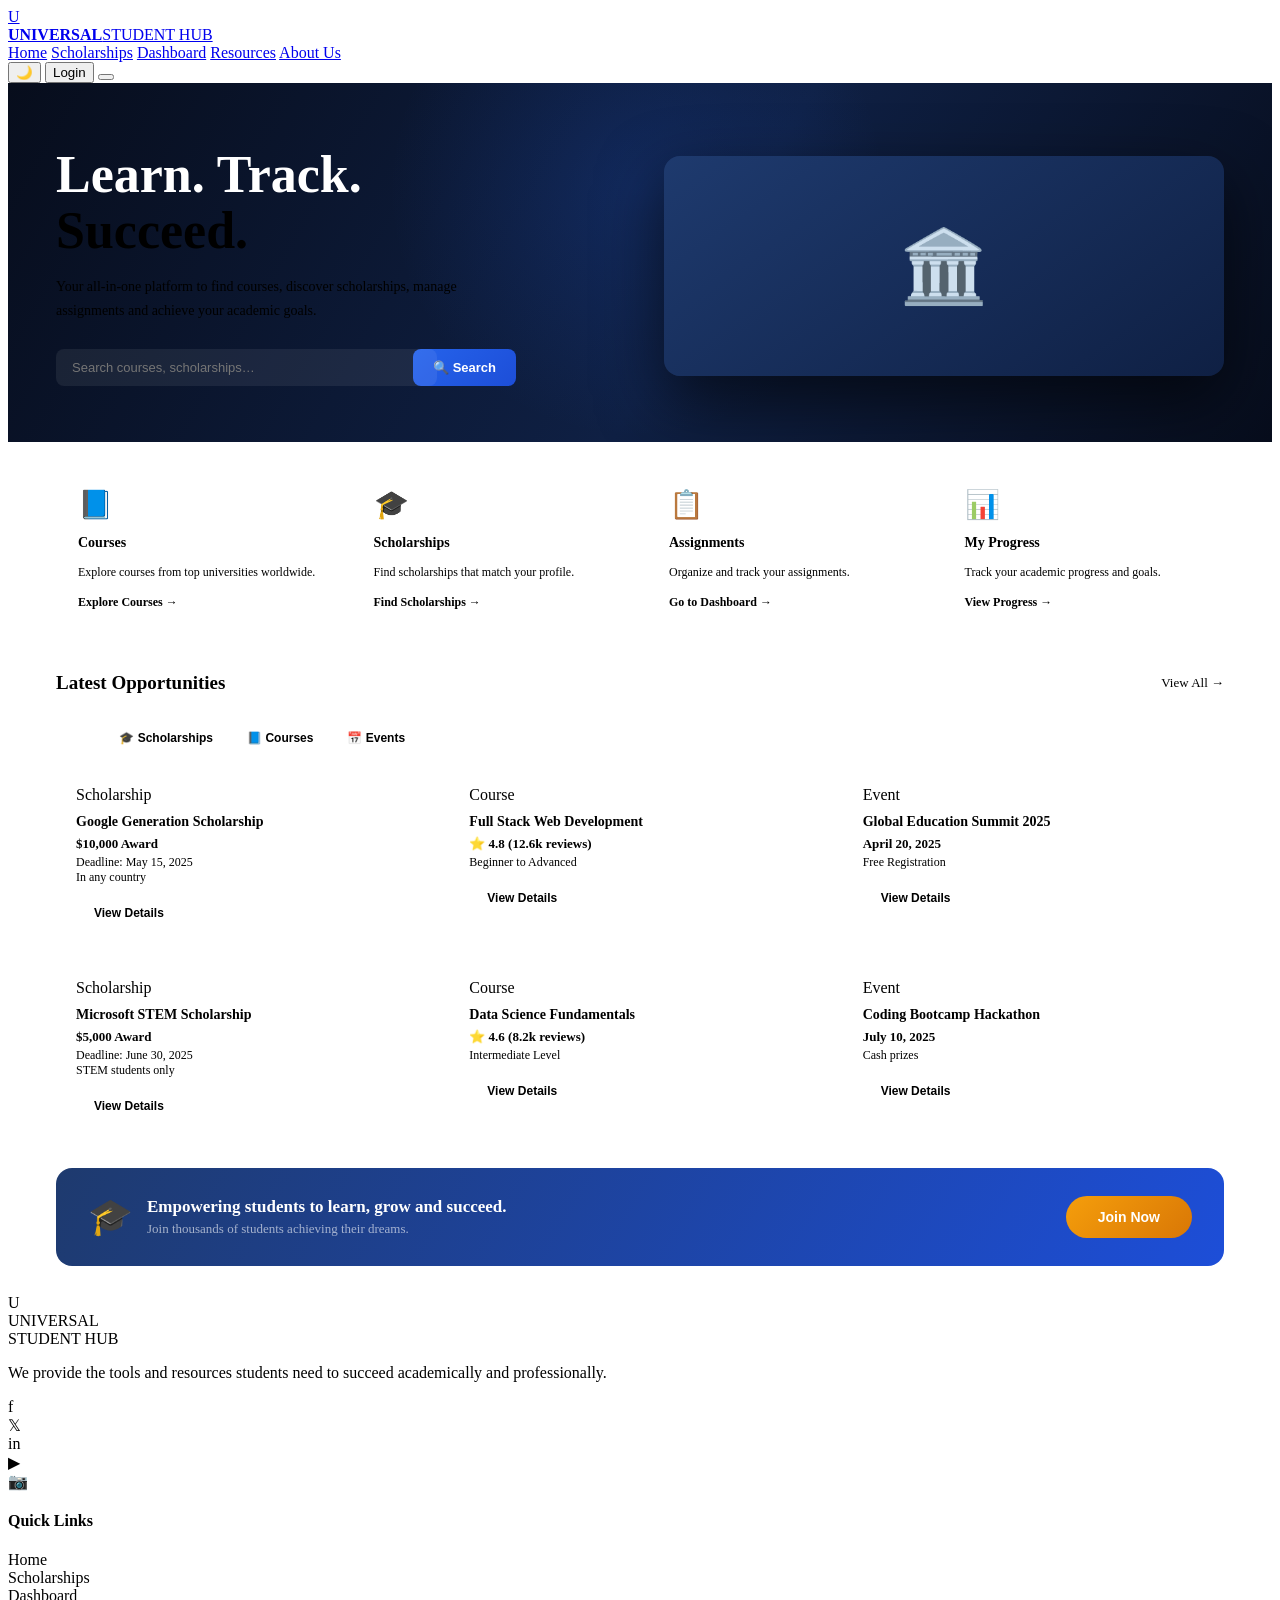
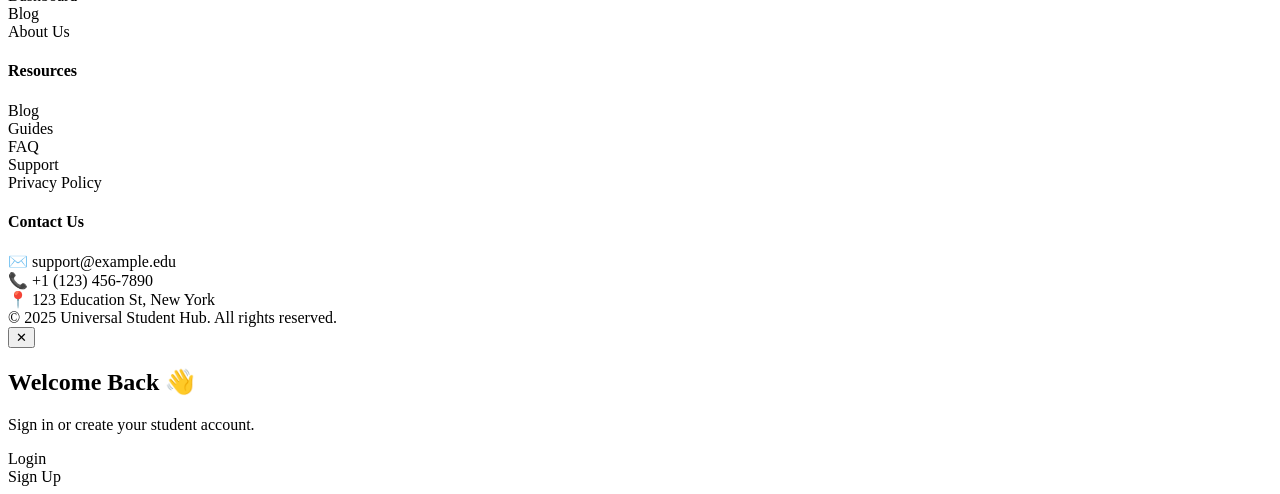
==== index.html @ 70e90dc4 "added" ====
<!doctype html>
<html lang="en" data-theme="dark">
  <head>
    <meta charset="UTF-8" />
    <meta name="viewport" content="width=device-width, initial-scale=1.0" />
    <title>Universal Student Hub — Home</title>
    <link rel="stylesheet" href="style.css" />
    <style>
      /* ── HOME-ONLY STYLES ── */

      /* Hero */
      .hero {
        background: linear-gradient(
          120deg,
          #070d1c 0%,
          #0f2044 55%,
          #070d1c 100%
        );
        padding: 64px 48px 56px;
        display: flex;
        align-items: center;
        gap: 48px;
        position: relative;
        overflow: hidden;
      }
      .hero-glow {
        position: absolute;
        top: -40%;
        left: 30%;
        width: 500px;
        height: 500px;
        border-radius: 50%;
        background: radial-gradient(
          circle,
          rgba(37, 99, 235, 0.18) 0%,
          transparent 70%
        );
        pointer-events: none;
        animation: pulse 4s ease-in-out infinite;
      }
      .hero-text {
        flex: 1;
        z-index: 1;
      }
      .hero-title {
        font-size: 52px;
        font-weight: 900;
        line-height: 1.08;
        margin-bottom: 16px;
      }
      .hero-title .white {
        color: #fff;
      }
      .hero-title .gold {
        color: var(--gold);
      }
      .hero-desc {
        color: var(--sub);
        font-size: 14px;
        margin-bottom: 26px;
        line-height: 1.7;
        max-width: 420px;
      }

      .search-row {
        display: flex;
        gap: 8px;
        max-width: 460px;
      }
      .search-wrap {
        position: relative;
        flex: 1;
      }
      #search-input {
        width: 100%;
        background: rgba(255, 255, 255, 0.07);
        border: 1px solid var(--border);
        border-radius: 8px;
        padding: 11px 16px;
        color: var(--txt);
        font-size: 13px;
        outline: none;
        transition: border-color 0.2s;
      }
      #search-input:focus {
        border-color: var(--accent);
      }
      #search-results {
        display: none;
        position: absolute;
        top: calc(100% + 6px);
        left: 0;
        right: 0;
        background: var(--bg-card);
        border: 1px solid var(--border);
        border-radius: 10px;
        overflow: hidden;
        z-index: 200;
        box-shadow: 0 8px 32px rgba(0, 0, 0, 0.4);
      }
      .sri {
        padding: 10px 16px;
        cursor: pointer;
        font-size: 13px;
        border-bottom: 1px solid var(--border);
        display: flex;
        align-items: center;
        gap: 10px;
        transition: background 0.15s;
      }
      .sri:last-child {
        border-bottom: none;
      }
      .sri:hover {
        background: rgba(59, 130, 246, 0.1);
      }
      .btn-search {
        background: linear-gradient(135deg, #2563eb, #1d4ed8);
        color: #fff;
        border: none;
        padding: 11px 20px;
        border-radius: 8px;
        cursor: pointer;
        font-weight: 700;
        font-size: 13px;
        white-space: nowrap;
        transition: opacity 0.2s;
      }
      .btn-search:hover {
        opacity: 0.85;
      }

      .hero-visual {
        flex: 1;
        z-index: 1;
      }
      .hero-img-box {
        border-radius: 16px;
        background: linear-gradient(145deg, #1e3a6e, #0f2044);
        height: 220px;
        display: flex;
        align-items: center;
        justify-content: center;
        font-size: 72px;
        box-shadow: 0 24px 64px rgba(0, 0, 0, 0.6);
        border: 1px solid var(--border);
        animation: float 3s ease-in-out infinite;
      }

      /* Feature Cards */
      .feature-grid {
        display: grid;
        grid-template-columns: repeat(4, 1fr);
        gap: 14px;
        padding: 24px 48px;
      }
      .fc {
        background: var(--bg-card);
        border: 1px solid var(--border);
        border-radius: 14px;
        padding: 22px;
        cursor: pointer;
        transition:
          transform 0.2s,
          box-shadow 0.2s,
          border-color 0.2s;
      }
      .fc:hover {
        transform: translateY(-4px);
        box-shadow: 0 12px 32px rgba(59, 130, 246, 0.15);
        border-color: var(--accent);
      }
      .fc .icon {
        font-size: 28px;
        margin-bottom: 8px;
      }
      .fc h3 {
        font-weight: 700;
        font-size: 14px;
        color: var(--txt);
        margin-bottom: 6px;
      }
      .fc p {
        color: var(--muted);
        font-size: 12px;
        line-height: 1.6;
        margin-bottom: 10px;
      }
      .fc a {
        color: var(--accent);
        font-size: 12px;
        font-weight: 600;
      }

      /* Opportunities */
      .opp-sec {
        padding: 0 48px 28px;
      }
      .sec-hdr {
        display: flex;
        justify-content: space-between;
        align-items: center;
        margin-bottom: 16px;
      }
      .sec-hdr h2 {
        font-size: 19px;
        font-weight: 800;
        color: var(--txt);
      }
      .view-all {
        color: var(--accent);
        font-size: 13px;
        cursor: pointer;
        text-decoration: none;
      }

      .filter-tabs {
        display: flex;
        gap: 6px;
        margin-bottom: 16px;
        flex-wrap: wrap;
      }
      .ftab {
        background: var(--bg-card);
        border: 1px solid var(--border);
        color: var(--sub);
        padding: 5px 14px;
        border-radius: 20px;
        cursor: pointer;
        font-size: 12px;
        font-weight: 600;
        transition: all 0.2s;
      }
      .ftab.active,
      .ftab:hover {
        background: var(--accent);
        border-color: var(--accent);
        color: #fff;
      }

      .opp-grid {
        display: grid;
        grid-template-columns: repeat(3, 1fr);
        gap: 12px;
      }
      .opp-card {
        background: var(--bg-card);
        border: 1px solid var(--border);
        border-radius: 14px;
        padding: 20px;
        transition:
          transform 0.2s,
          box-shadow 0.2s;
        animation: fadeUp 0.4s ease both;
      }
      .opp-card:hover {
        transform: translateY(-3px);
        box-shadow: 0 8px 24px rgba(0, 0, 0, 0.3);
      }
      .no-res {
        grid-column: 1/-1;
        text-align: center;
        padding: 40px;
        color: var(--muted);
        font-size: 14px;
      }
      .opp-title {
        font-weight: 700;
        font-size: 14px;
        color: var(--txt);
        margin: 10px 0 6px;
      }
      .opp-val {
        color: var(--gold);
        font-size: 13px;
        font-weight: 600;
        margin-bottom: 3px;
      }
      .opp-meta {
        color: var(--muted);
        font-size: 12px;
      }
      .btn-det {
        margin-top: 14px;
        background: transparent;
        border: 1px solid var(--accent);
        color: var(--accent);
        padding: 7px 18px;
        border-radius: 7px;
        cursor: pointer;
        font-size: 12px;
        font-weight: 600;
        transition:
          background 0.2s,
          color 0.2s;
      }
      .btn-det:hover {
        background: var(--accent);
        color: #fff;
      }

      /* CTA */
      .cta-banner {
        margin: 0 48px 28px;
        background: linear-gradient(120deg, #1e3a6e, #1d4ed8);
        border-radius: 16px;
        padding: 28px 32px;
        display: flex;
        align-items: center;
        justify-content: space-between;
      }
      .cta-left {
        display: flex;
        align-items: center;
        gap: 14px;
      }
      .cta-left > span {
        font-size: 36px;
      }
      .cta-title {
        font-weight: 800;
        font-size: 17px;
        color: #fff;
      }
      .cta-sub {
        color: rgba(255, 255, 255, 0.6);
        font-size: 13px;
        margin-top: 4px;
      }
      .btn-join {
        background: linear-gradient(135deg, #f59e0b, #d97706);
        color: #fff;
        border: none;
        padding: 13px 32px;
        border-radius: 24px;
        cursor: pointer;
        font-weight: 800;
        font-size: 14px;
        white-space: nowrap;
        transition:
          transform 0.15s,
          opacity 0.2s;
      }
      .btn-join:hover {
        transform: scale(1.04);
        opacity: 0.9;
      }

      /* Responsive */
      @media (max-width: 900px) {
        .hero {
          flex-direction: column;
          padding: 40px 24px;
        }
        .hero-title {
          font-size: 36px;
        }
        .feature-grid {
          grid-template-columns: repeat(2, 1fr);
          padding: 16px 24px;
        }
        .opp-grid {
          grid-template-columns: 1fr;
        }
        .opp-sec {
          padding: 0 24px 24px;
        }
        .cta-banner {
          margin: 0 24px 24px;
        }
      }
      @media (max-width: 600px) {
        .feature-grid {
          grid-template-columns: 1fr;
        }
        .cta-banner {
          flex-direction: column;
          text-align: center;
          gap: 16px;
          margin: 0 16px 20px;
        }
      }
    </style>
  </head>
  <body>
    <!-- NAV -->
    <nav>
      <a class="logo" href="index.html">
        <div class="logo-icon">U</div>
        <div class="logo-text">
          <strong>UNIVERSAL</strong><span>STUDENT HUB</span>
        </div>
      </a>
      <div class="nav-links" id="nav-links">
        <a class="nav-btn" data-page="index.html" href="index.html">Home</a>
        <a
          class="nav-btn"
          data-page="scholarships.html"
          href="scholarships.html"
          >Scholarships</a
        >
        <a class="nav-btn" data-page="dashboard.html" href="dashboard.html"
          >Dashboard</a
        >
        <a
          class="nav-btn"
          href="#"
          onclick="toast('Resources — coming soon 🚀', '#7c3aed')"
          >Resources</a
        >
        <a
          class="nav-btn"
          href="#"
          onclick="toast('About Us — coming soon 📖', '#7c3aed')"
          >About Us</a
        >
      </div>
      <div class="nav-right">
        <button id="theme-toggle">🌙</button>
        <button class="btn-login" id="open-login">Login</button>
        <button class="hamburger" id="hamburger">
          <span></span><span></span><span></span>
        </button>
      </div>
    </nav>

    <!-- HERO -->
    <div class="hero">
      <div class="hero-glow"></div>
      <div class="hero-text">
        <div class="hero-title">
          <span class="white">Learn. Track.<br /></span>
          <span class="gold">Succeed.</span>
        </div>
        <p class="hero-desc">
          Your all-in-one platform to find courses, discover scholarships,
          manage assignments and achieve your academic goals.
        </p>
        <div class="search-row">
          <div class="search-wrap">
            <input
              id="search-input"
              placeholder="Search courses, scholarships…"
              autocomplete="off"
            />
            <div id="search-results"></div>
          </div>
          <button class="btn-search" onclick="doSearch()">🔍 Search</button>
        </div>
      </div>
      <div class="hero-visual">
        <div class="hero-img-box">🏛️</div>
      </div>
    </div>

    <!-- FEATURE CARDS -->
    <div class="feature-grid">
      <div class="fc" onclick="location.href = 'scholarships.html'">
        <div class="icon">📘</div>
        <h3>Courses</h3>
        <p>Explore courses from top universities worldwide.</p>
        <a>Explore Courses →</a>
      </div>
      <div class="fc" onclick="location.href = 'scholarships.html'">
        <div class="icon">🎓</div>
        <h3>Scholarships</h3>
        <p>Find scholarships that match your profile.</p>
        <a>Find Scholarships →</a>
      </div>
      <div class="fc" onclick="location.href = 'dashboard.html'">
        <div class="icon">📋</div>
        <h3>Assignments</h3>
        <p>Organize and track your assignments.</p>
        <a>Go to Dashboard →</a>
      </div>
      <div class="fc" onclick="location.href = 'dashboard.html'">
        <div class="icon">📊</div>
        <h3>My Progress</h3>
        <p>Track your academic progress and goals.</p>
        <a>View Progress →</a>
      </div>
    </div>

    <!-- OPPORTUNITIES -->
    <div class="opp-sec">
      <div class="sec-hdr">
        <h2>Latest Opportunities</h2>
        <a class="view-all" href="scholarships.html">View All →</a>
      </div>
      <div class="filter-tabs">
        <button class="ftab active" data-f="all">All</button>
        <button class="ftab" data-f="scholarship">🎓 Scholarships</button>
        <button class="ftab" data-f="course">📘 Courses</button>
        <button class="ftab" data-f="event">📅 Events</button>
      </div>
      <div class="opp-grid" id="opp-grid"></div>
    </div>

    <!-- CTA -->
    <div class="cta-banner">
      <div class="cta-left">
        <span>🎓</span>
        <div>
          <div class="cta-title">
            Empowering students to learn, grow and succeed.
          </div>
          <div class="cta-sub">
            Join thousands of students achieving their dreams.
          </div>
        </div>
      </div>
      <button class="btn-join" onclick="openModal('signup')">Join Now</button>
    </div>

    <!-- FOOTER -->
    <footer>
      <div class="footer-grid">
        <div>
          <div class="footer-logo">
            <div class="fi">U</div>
            <div class="fb">UNIVERSAL<br /><span>STUDENT HUB</span></div>
          </div>
          <p>
            We provide the tools and resources students need to succeed
            academically and professionally.
          </p>
          <div class="socials">
            <div class="soc">f</div>
            <div class="soc">𝕏</div>
            <div class="soc">in</div>
            <div class="soc">▶</div>
            <div class="soc">📷</div>
          </div>
        </div>
        <div class="footer-col">
          <h4>Quick Links</h4>
          <div class="fl" onclick="location.href = 'index.html'">Home</div>
          <div class="fl" onclick="location.href = 'scholarships.html'">
            Scholarships
          </div>
          <div class="fl" onclick="location.href = 'dashboard.html'">
            Dashboard
          </div>
          <div class="fl">Blog</div>
          <div class="fl">About Us</div>
        </div>
        <div class="footer-col">
          <h4>Resources</h4>
          <div class="fl">Blog</div>
          <div class="fl">Guides</div>
          <div class="fl">FAQ</div>
          <div class="fl">Support</div>
          <div class="fl">Privacy Policy</div>
        </div>
        <div class="footer-col">
          <h4>Contact Us</h4>
          <div class="fl">✉️ support@example.edu</div>
          <div class="fl">📞 +1 (123) 456-7890</div>
          <div class="fl">📍 123 Education St, New York</div>
        </div>
      </div>
      <div class="footer-bottom">
        © 2025 Universal Student Hub. All rights reserved.
      </div>
    </footer>

    <!-- MODAL -->
    <div class="modal-overlay" id="modal-overlay">
      <div class="modal">
        <button class="modal-close" id="modal-close">✕</button>
        <h2>Welcome Back 👋</h2>
        <p>Sign in or create your student account.</p>
        <div class="modal-tabs">
          <div class="modal-tab active" onclick="activateTab('login')">
            Login
          </div>
          <div class="modal-tab" onclick="activateTab('signup')">Sign Up</div>
        </div>
        <div id="modal-body"></div>
      </div>
    </div>
    <div id="toast"></div>

    <script src="main.js"></script>
    <script>
      /* ── HOME OPPORTUNITIES ── */
      const opps = [
        {
          type: "scholarship",
          badge: "bg",
          label: "Scholarship",
          title: "Google Generation Scholarship",
          val: "$10,000 Award",
          m1: "Deadline: May 15, 2025",
          m2: "In any country",
        },
        {
          type: "course",
          badge: "bp",
          label: "Course",
          title: "Full Stack Web Development",
          val: "⭐ 4.8 (12.6k reviews)",
          m1: "Beginner to Advanced",
          m2: "",
        },
        {
          type: "event",
          badge: "bb",
          label: "Event",
          title: "Global Education Summit 2025",
          val: "April 20, 2025",
          m1: "Free Registration",
          m2: "",
        },
        {
          type: "scholarship",
          badge: "bg",
          label: "Scholarship",
          title: "Microsoft STEM Scholarship",
          val: "$5,000 Award",
          m1: "Deadline: June 30, 2025",
          m2: "STEM students only",
        },
        {
          type: "course",
          badge: "bp",
          label: "Course",
          title: "Data Science Fundamentals",
          val: "⭐ 4.6 (8.2k reviews)",
          m1: "Intermediate Level",
          m2: "",
        },
        {
          type: "event",
          badge: "bb",
          label: "Event",
          title: "Coding Bootcamp Hackathon",
          val: "July 10, 2025",
          m1: "Cash prizes",
          m2: "",
        },
      ];
      function renderOpps(f) {
        const g = document.getElementById("opp-grid");
        const list = f === "all" ? opps : opps.filter((o) => o.type === f);
        if (!list.length) {
          g.innerHTML = '<div class="no-res">😔 No results found.</div>';
          return;
        }
        g.innerHTML = list
          .map(
            (o, i) => `
    <div class="opp-card" style="animation-delay:${i * 0.07}s">
      <span class="badge ${o.badge}">${o.label}</span>
      <div class="opp-title">${o.title}</div>
      <div class="opp-val">${o.val}</div>
      <div class="opp-meta">${o.m1}</div>
      ${o.m2 ? '<div class="opp-meta">' + o.m2 + "</div>" : ""}
      <button class="btn-det" onclick="toast('Opening: ${o.title.replace(/'/g, "\\'")}','#3b82f6')">View Details</button>
    </div>`,
          )
          .join("");
      }
      renderOpps("all");
      document.querySelectorAll(".ftab").forEach((t) =>
        t.addEventListener("click", function () {
          document
            .querySelectorAll(".ftab")
            .forEach((x) => x.classList.remove("active"));
          this.classList.add("active");
          renderOpps(this.dataset.f);
        }),
      );

      /* ── LIVE SEARCH ── */
      const searchData = [
        {
          label: "Scholarship",
          title: "Google Generation Scholarship",
          page: "scholarships.html",
        },
        {
          label: "Scholarship",
          title: "Microsoft STEM Scholarship",
          page: "scholarships.html",
        },
        {
          label: "Scholarship",
          title: "Gates Millennium Scholars",
          page: "scholarships.html",
        },
        {
          label: "Course",
          title: "Full Stack Web Development",
          page: "scholarships.html",
        },
        {
          label: "Course",
          title: "Data Science Fundamentals",
          page: "scholarships.html",
        },
      ];
      document
        .getElementById("search-input")
        .addEventListener("input", function () {
          const q = this.value.trim().toLowerCase();
          const box = document.getElementById("search-results");
          if (!q) {
            box.style.display = "none";
            return;
          }
          const hits = searchData
            .filter((x) => x.title.toLowerCase().includes(q))
            .slice(0, 5);
          if (!hits.length) {
            box.style.display = "none";
            return;
          }
          box.innerHTML = hits
            .map(
              (h) =>
                `<div class="sri" onclick="location.href='${h.page}'">
      <span class="badge ${h.label === "Scholarship" ? "bg" : "bp"}">${h.label}</span>${h.title}
    </div>`,
            )
            .join("");
          box.style.display = "block";
        });
      document.addEventListener("click", (e) => {
        if (!e.target.closest(".search-wrap"))
          document.getElementById("search-results").style.display = "none";
      });
      function doSearch() {
        const q = document.getElementById("search-input").value.trim();
        if (q) toast('Searching "' + q + '"…', "#3b82f6");
        document.getElementById("search-results").style.display = "none";
      }
      window.doSearch = doSearch;
    </script>
  </body>
</html>
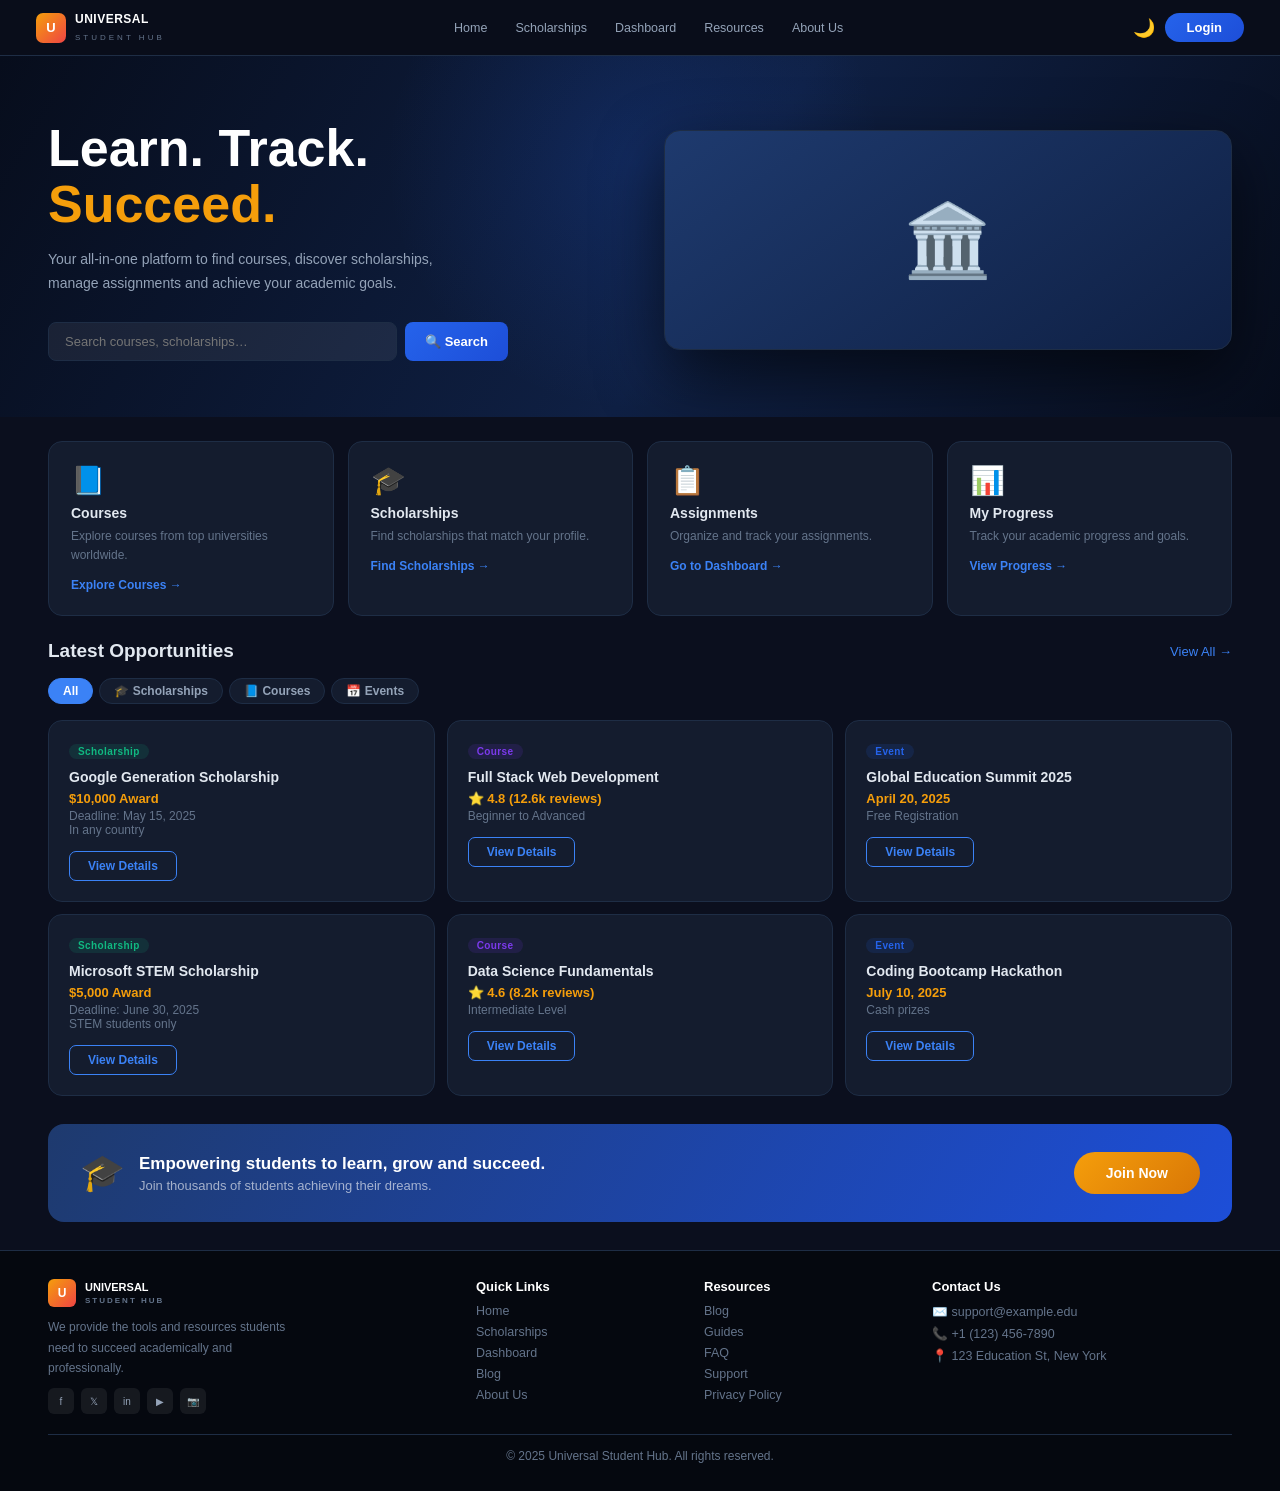
==== commit 0193dd8a: "small change" ====
--- a/index.html
+++ b/index.html
@@ -4,7 +4,7 @@
     <meta charset="UTF-8" />
     <meta name="viewport" content="width=device-width, initial-scale=1.0" />
     <title>Universal Student Hub — Home</title>
-    <link rel="stylesheet" href="style.css" />
+    <link rel="stylesheet" href="Style.css" />
     <style>
       /* ── HOME-ONLY STYLES ── */
 
--- a/Style.css
+++ b/Style.css
@@ -0,0 +1,535 @@
+/* ═══════════════════════════════════════
+   UNIVERSAL STUDENT HUB — style.css
+   Shared styles across all pages
+═══════════════════════════════════════ */
+
+/* ── VARIABLES ── */
+:root {
+  --bg: #0b0f1e;
+  --bg-nav: #090d1a;
+  --bg-card: #141c2e;
+  --border: #1e2d45;
+  --txt: #e2e8f0;
+  --muted: #64748b;
+  --sub: #94a3b8;
+  --accent: #3b82f6;
+  --gold: #f59e0b;
+  --green: #10b981;
+  --purple: #7c3aed;
+  --red: #ef4444;
+}
+[data-theme="light"] {
+  --bg: #f0f4f8;
+  --bg-nav: #ffffff;
+  --bg-card: #ffffff;
+  --border: #cbd5e1;
+  --txt: #0f172a;
+  --muted: #64748b;
+  --sub: #475569;
+  --accent: #2563eb;
+}
+
+/* ── RESET ── */
+* {
+  box-sizing: border-box;
+  margin: 0;
+  padding: 0;
+}
+body {
+  font-family: "Trebuchet MS", sans-serif;
+  background: var(--bg);
+  color: var(--txt);
+  min-height: 100vh;
+  transition:
+    background 0.3s,
+    color 0.3s;
+}
+
+/* ══════════════════════════════════════
+   NAV
+══════════════════════════════════════ */
+nav {
+  background: var(--bg-nav);
+  border-bottom: 1px solid var(--border);
+  display: flex;
+  align-items: center;
+  justify-content: space-between;
+  padding: 0 36px;
+  height: 56px;
+  position: sticky;
+  top: 0;
+  z-index: 300;
+  transition: background 0.3s;
+}
+.logo {
+  display: flex;
+  align-items: center;
+  gap: 9px;
+  cursor: pointer;
+  text-decoration: none;
+}
+.logo-icon {
+  width: 30px;
+  height: 30px;
+  background: linear-gradient(135deg, #f59e0b, #ef4444);
+  border-radius: 7px;
+  display: flex;
+  align-items: center;
+  justify-content: center;
+  font-weight: 900;
+  font-size: 13px;
+  color: #fff;
+}
+.logo-text strong {
+  font-size: 12px;
+  color: #fff;
+  letter-spacing: 0.5px;
+  display: block;
+}
+.logo-text span {
+  font-size: 8px;
+  color: var(--muted);
+  letter-spacing: 3px;
+}
+
+.nav-links {
+  display: flex;
+  gap: 2px;
+}
+.nav-btn {
+  background: transparent;
+  color: var(--sub);
+  border: none;
+  padding: 6px 13px;
+  border-radius: 6px;
+  cursor: pointer;
+  font-size: 12.5px;
+  font-weight: 400;
+  text-decoration: none;
+  display: inline-block;
+  transition:
+    background 0.2s,
+    color 0.2s;
+}
+.nav-btn:hover {
+  background: rgba(59, 130, 246, 0.1);
+  color: var(--accent);
+}
+.nav-btn.active {
+  background: rgba(37, 99, 235, 0.18);
+  color: var(--accent);
+  font-weight: 600;
+}
+
+.nav-right {
+  display: flex;
+  align-items: center;
+  gap: 10px;
+}
+#theme-toggle {
+  font-size: 18px;
+  cursor: pointer;
+  background: none;
+  border: none;
+  transition: transform 0.3s;
+}
+#theme-toggle:hover {
+  transform: rotate(20deg);
+}
+.btn-login {
+  background: linear-gradient(135deg, #2563eb, #1d4ed8);
+  color: #fff;
+  border: none;
+  padding: 7px 22px;
+  border-radius: 20px;
+  cursor: pointer;
+  font-size: 13px;
+  font-weight: 700;
+  transition:
+    opacity 0.2s,
+    transform 0.1s;
+}
+.btn-login:hover {
+  opacity: 0.88;
+  transform: translateY(-1px);
+}
+
+.hamburger {
+  display: none;
+  flex-direction: column;
+  gap: 5px;
+  cursor: pointer;
+  background: none;
+  border: none;
+  padding: 4px;
+}
+.hamburger span {
+  width: 22px;
+  height: 2px;
+  background: var(--txt);
+  border-radius: 2px;
+  transition: all 0.3s;
+}
+
+/* ══════════════════════════════════════
+   SHARED COMPONENTS
+══════════════════════════════════════ */
+
+/* Badge */
+.badge {
+  font-size: 10px;
+  font-weight: 700;
+  padding: 2px 9px;
+  border-radius: 20px;
+  display: inline-block;
+  letter-spacing: 0.4px;
+}
+.bg {
+  background: rgba(16, 185, 129, 0.13);
+  color: #10b981;
+}
+.bp {
+  background: rgba(124, 58, 237, 0.13);
+  color: #7c3aed;
+}
+.bb {
+  background: rgba(37, 99, 235, 0.13);
+  color: #2563eb;
+}
+.br {
+  background: rgba(245, 158, 11, 0.13);
+  color: #f59e0b;
+}
+
+/* Toast */
+#toast {
+  position: fixed;
+  bottom: 24px;
+  right: 24px;
+  color: #fff;
+  padding: 12px 20px;
+  border-radius: 10px;
+  font-size: 13px;
+  font-weight: 600;
+  z-index: 2000;
+  opacity: 0;
+  transform: translateY(8px);
+  transition:
+    opacity 0.3s,
+    transform 0.3s;
+  pointer-events: none;
+}
+#toast.show {
+  opacity: 1;
+  transform: translateY(0);
+}
+
+/* Modal */
+.modal-overlay {
+  display: none;
+  position: fixed;
+  inset: 0;
+  background: rgba(0, 0, 0, 0.65);
+  z-index: 1000;
+  align-items: center;
+  justify-content: center;
+}
+.modal-overlay.open {
+  display: flex;
+  animation: fadeIn 0.2s;
+}
+.modal {
+  background: var(--bg-card);
+  border: 1px solid var(--border);
+  border-radius: 16px;
+  padding: 36px 32px;
+  width: 100%;
+  max-width: 380px;
+  position: relative;
+  animation: slideUp 0.25s ease;
+}
+.modal h2 {
+  font-size: 20px;
+  font-weight: 800;
+  margin-bottom: 6px;
+}
+.modal > p {
+  color: var(--muted);
+  font-size: 13px;
+  margin-bottom: 22px;
+}
+.modal label {
+  font-size: 12px;
+  font-weight: 600;
+  color: var(--sub);
+  display: block;
+  margin-bottom: 4px;
+}
+.modal input {
+  width: 100%;
+  background: rgba(255, 255, 255, 0.06);
+  border: 1px solid var(--border);
+  border-radius: 8px;
+  padding: 10px 14px;
+  color: var(--txt);
+  font-size: 13px;
+  outline: none;
+  margin-bottom: 14px;
+  transition: border-color 0.2s;
+}
+.modal input:focus {
+  border-color: var(--accent);
+}
+.btn-submit {
+  width: 100%;
+  background: linear-gradient(135deg, #2563eb, #1d4ed8);
+  color: #fff;
+  border: none;
+  padding: 12px;
+  border-radius: 10px;
+  font-weight: 700;
+  font-size: 14px;
+  cursor: pointer;
+  transition: opacity 0.2s;
+}
+.btn-submit:hover {
+  opacity: 0.85;
+}
+.modal-close {
+  position: absolute;
+  top: 12px;
+  right: 16px;
+  background: none;
+  border: none;
+  color: var(--muted);
+  font-size: 20px;
+  cursor: pointer;
+  line-height: 1;
+}
+.modal-close:hover {
+  color: var(--txt);
+}
+.modal-tabs {
+  display: flex;
+  margin-bottom: 22px;
+  border-bottom: 1px solid var(--border);
+}
+.modal-tab {
+  flex: 1;
+  text-align: center;
+  padding: 10px;
+  cursor: pointer;
+  font-size: 13px;
+  font-weight: 600;
+  color: var(--muted);
+  border-bottom: 2px solid transparent;
+  transition: all 0.2s;
+}
+.modal-tab.active {
+  color: var(--accent);
+  border-bottom-color: var(--accent);
+}
+
+/* Page Hero (Scholarships / Dashboard) */
+.page-hero {
+  padding: 48px 48px 32px;
+  background: linear-gradient(120deg, #070d1c, #0c1a3a 60%, #070d1c);
+}
+.page-hero h1 {
+  font-size: 38px;
+  font-weight: 900;
+  color: #fff;
+  margin-bottom: 8px;
+}
+.page-hero p {
+  color: var(--sub);
+  font-size: 14px;
+  max-width: 520px;
+  line-height: 1.7;
+}
+
+/* Footer */
+footer {
+  background: #05080f;
+  border-top: 1px solid var(--border);
+  padding: 28px 48px;
+}
+.footer-grid {
+  display: grid;
+  grid-template-columns: 2fr 1fr 1fr 1.5fr;
+  gap: 28px;
+  margin-bottom: 20px;
+}
+.footer-logo {
+  display: flex;
+  align-items: center;
+  gap: 9px;
+  margin-bottom: 10px;
+}
+.fi {
+  width: 28px;
+  height: 28px;
+  background: linear-gradient(135deg, #f59e0b, #ef4444);
+  border-radius: 6px;
+  display: flex;
+  align-items: center;
+  justify-content: center;
+  font-weight: 900;
+  font-size: 12px;
+  color: #fff;
+}
+.fb {
+  font-weight: 800;
+  font-size: 11px;
+  color: #fff;
+}
+.fb span {
+  font-size: 8px;
+  color: var(--muted);
+  letter-spacing: 2px;
+}
+footer p {
+  color: var(--muted);
+  font-size: 12px;
+  max-width: 240px;
+  line-height: 1.7;
+}
+.socials {
+  display: flex;
+  gap: 7px;
+  margin-top: 10px;
+}
+.soc {
+  width: 26px;
+  height: 26px;
+  background: rgba(255, 255, 255, 0.07);
+  border-radius: 6px;
+  display: flex;
+  align-items: center;
+  justify-content: center;
+  font-size: 10px;
+  color: var(--sub);
+  cursor: pointer;
+  transition:
+    background 0.2s,
+    color 0.2s;
+}
+.soc:hover {
+  background: var(--accent);
+  color: #fff;
+}
+.footer-col h4 {
+  font-weight: 700;
+  font-size: 13px;
+  color: #fff;
+  margin-bottom: 10px;
+}
+.fl {
+  color: var(--muted);
+  font-size: 12.5px;
+  margin-bottom: 7px;
+  cursor: pointer;
+  transition: color 0.2s;
+}
+.fl:hover {
+  color: var(--accent);
+}
+.footer-bottom {
+  border-top: 1px solid var(--border);
+  padding-top: 14px;
+  text-align: center;
+  color: var(--muted);
+  font-size: 12px;
+}
+
+/* Animations */
+@keyframes fadeIn {
+  from {
+    opacity: 0;
+  }
+  to {
+    opacity: 1;
+  }
+}
+@keyframes slideUp {
+  from {
+    transform: translateY(20px);
+    opacity: 0;
+  }
+  to {
+    transform: translateY(0);
+    opacity: 1;
+  }
+}
+@keyframes fadeUp {
+  from {
+    opacity: 0;
+    transform: translateY(16px);
+  }
+  to {
+    opacity: 1;
+    transform: translateY(0);
+  }
+}
+@keyframes float {
+  0%,
+  100% {
+    transform: translateY(0);
+  }
+  50% {
+    transform: translateY(-10px);
+  }
+}
+@keyframes pulse {
+  0%,
+  100% {
+    opacity: 0.6;
+  }
+  50% {
+    opacity: 1;
+  }
+}
+
+/* ══════════════════════════════════════
+   RESPONSIVE
+══════════════════════════════════════ */
+@media (max-width: 900px) {
+  .footer-grid {
+    grid-template-columns: 1fr 1fr;
+  }
+  .page-hero {
+    padding: 36px 24px 24px;
+  }
+  .page-hero h1 {
+    font-size: 28px;
+  }
+}
+@media (max-width: 600px) {
+  nav {
+    padding: 0 16px;
+  }
+  .nav-links {
+    display: none;
+    flex-direction: column;
+    position: absolute;
+    top: 56px;
+    left: 0;
+    right: 0;
+    background: var(--bg-nav);
+    border-bottom: 1px solid var(--border);
+    padding: 10px 16px;
+    z-index: 299;
+  }
+  .nav-links.open {
+    display: flex;
+  }
+  .hamburger {
+    display: flex;
+  }
+  footer {
+    padding: 24px 16px;
+  }
+  .footer-grid {
+    grid-template-columns: 1fr;
+  }
+}
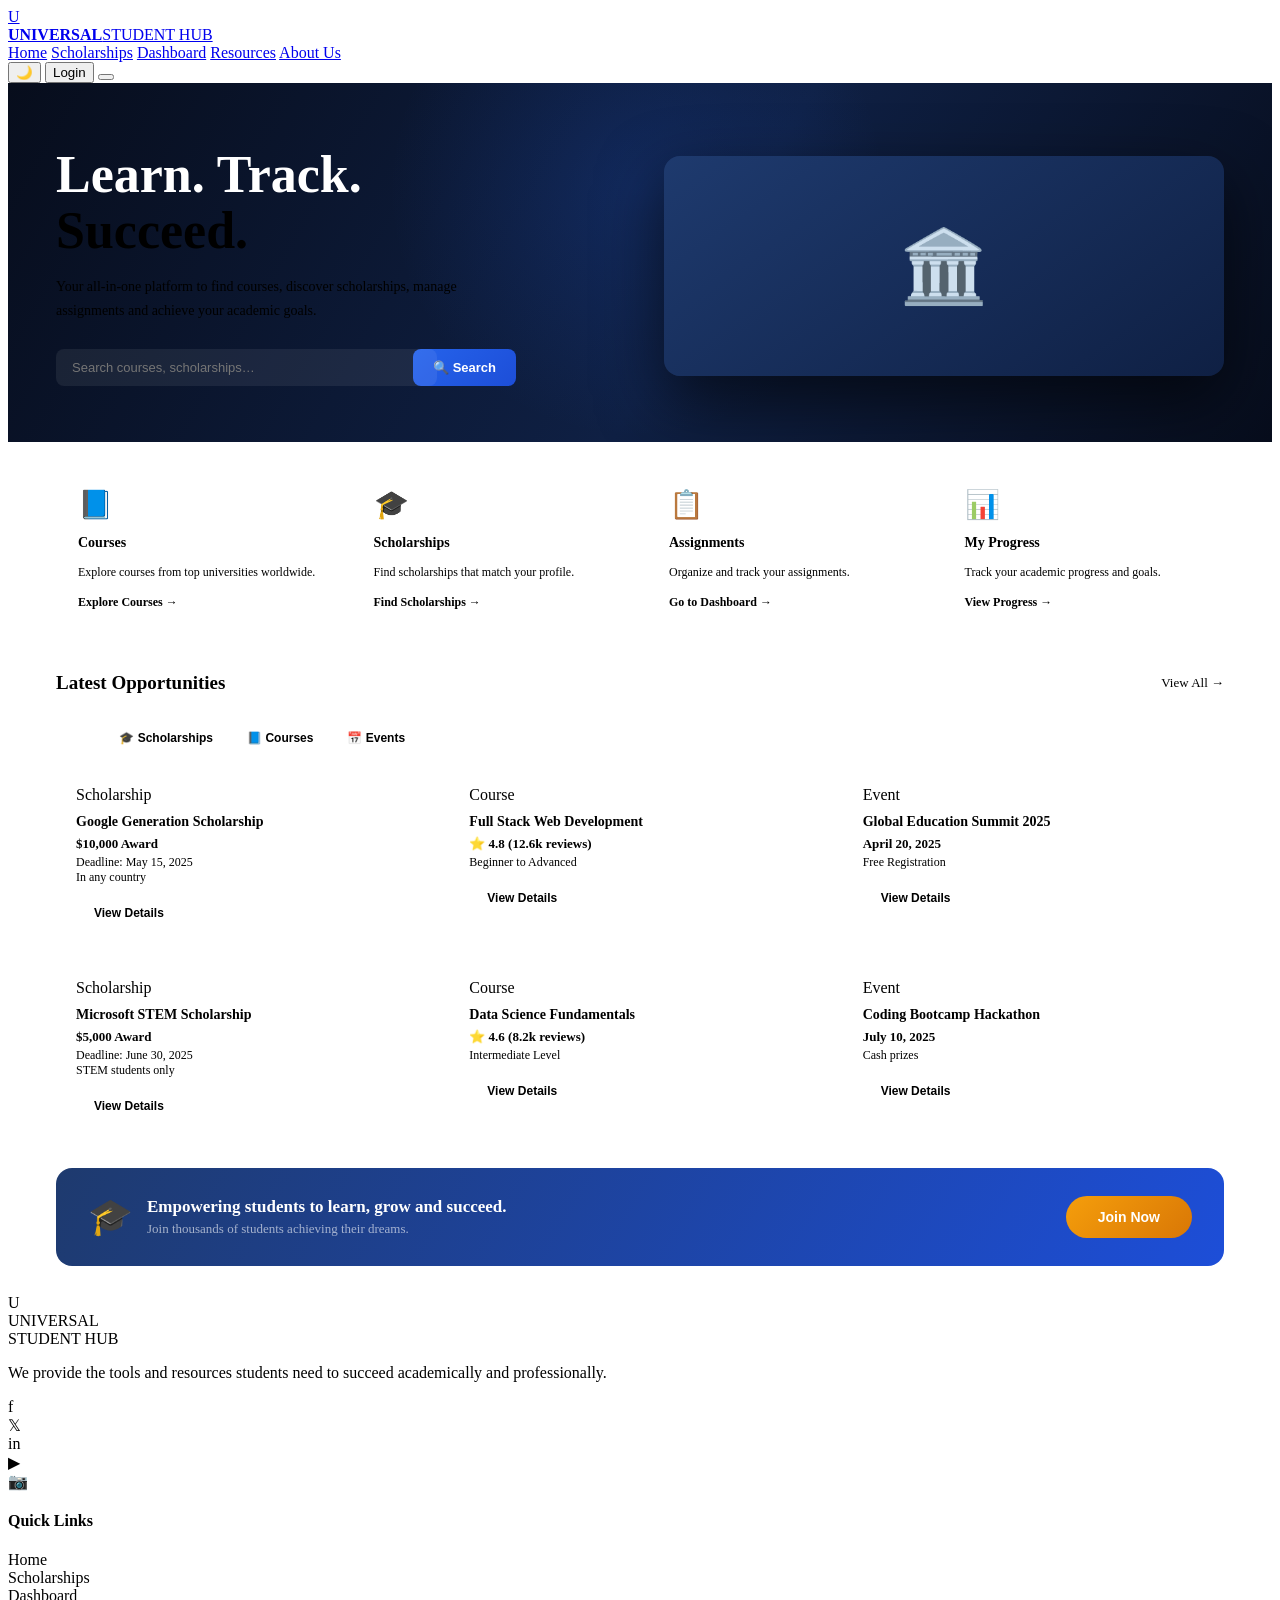
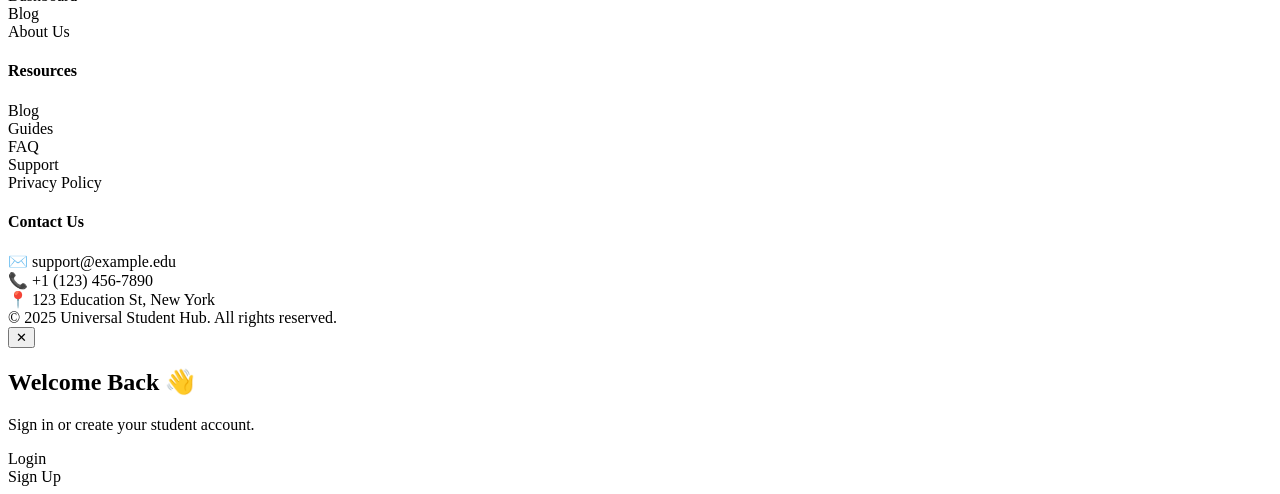
==== commit b5d4bae3: "rename" ====
--- a/index.html
+++ b/index.html
@@ -4,7 +4,7 @@
     <meta charset="UTF-8" />
     <meta name="viewport" content="width=device-width, initial-scale=1.0" />
     <title>Universal Student Hub — Home</title>
-    <link rel="stylesheet" href="Style.css" />
+    <link rel="stylesheet" href="style.css" />
     <style>
       /* ── HOME-ONLY STYLES ── */
 
